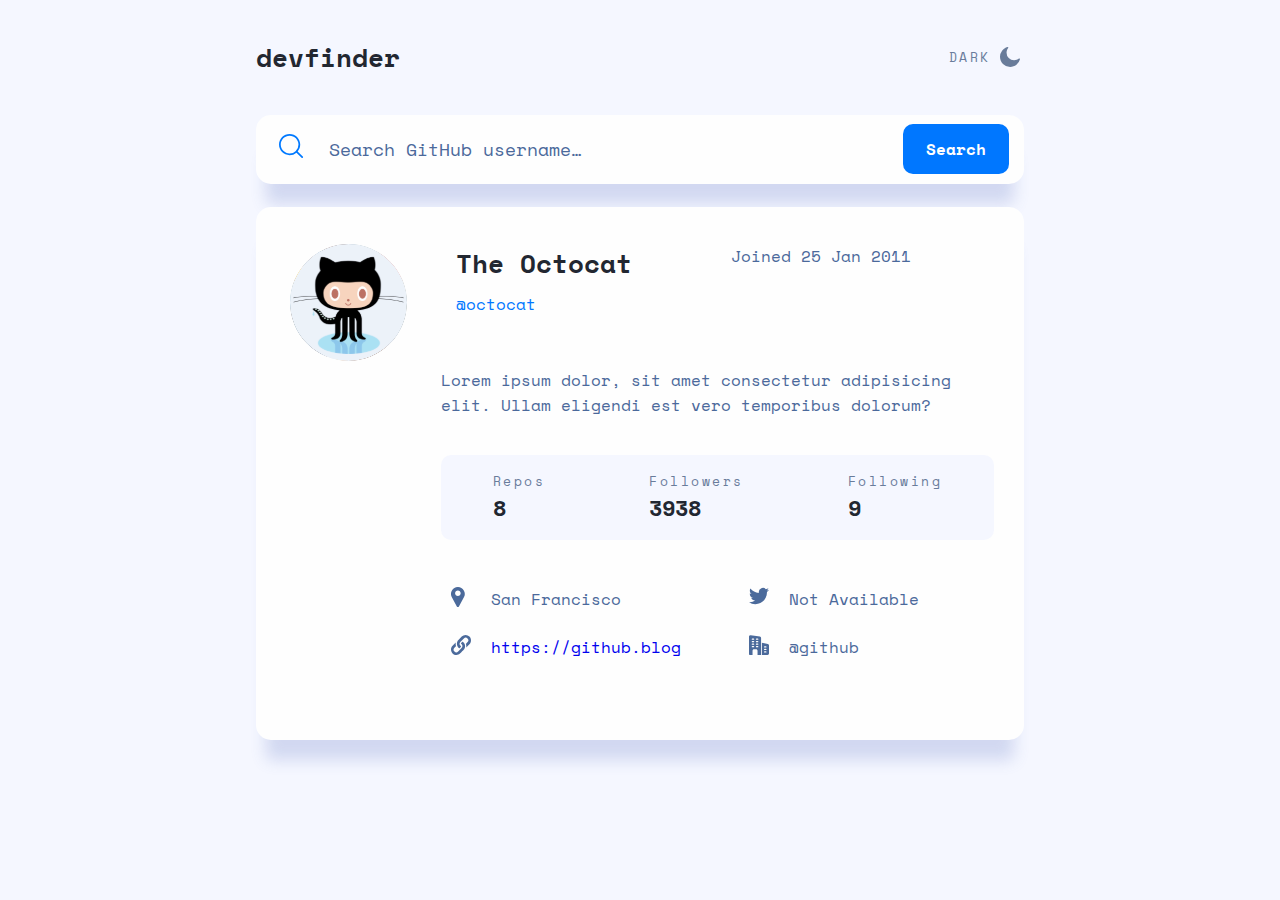
==== Defi 5 -github-user-search-app/index.html @ 854d0858 "add defi 5" ====
<!DOCTYPE html>
<html lang="en" data-theme="light">
<head>
  <meta charset="UTF-8">
  <meta name="viewport" content="width=device-width, initial-scale=1.0">
  <link rel="stylesheet" href="styles.css">
  <link rel="icon" type="image/png" sizes="32x32" href="./assets/favicon-32x32.png">
  
  <title>Frontend Mentor | GitHub user search app</title>
</head>
<body>
  <div id="globalContainer">
    <header>
      <h1 id="logo">devfinder</h1>
      <div id="moonSun">
        <h4>DARK</h4>
        <img src="assets/icon-moon.svg" alt="moon icon" id="moon">
      </div>
    </header>
    <section id="searchContainer">
      <div id="searchinput">
        <label for="search"><img src="assets/icon-search.svg" alt="search icon"></label>
        <input type="text" name="search" id="search" placeholder="Search GitHub username…">
      </div>
      <input type="button" value="Search" id="submit">
    </section>
    <section id="result">
      <div id="IDContainer">
        <div id="profilepPic"><img src="assets/Profilepicture.svg" alt="Profilepicture" id="pic"></div>
        <div id="flexContainer">
        <div id="identification">
          <h1 id="name">The Octocat</h1>
          <p id="id">@octocat</p>
        </div>
        <p id="join">Joined 25 Jan 2011</p>
      </div>
      </div>
      <p id="bio">Lorem ipsum dolor, sit amet consectetur adipisicing elit. Ullam eligendi est vero temporibus dolorum?</p>
      <div id="dataContainer">
        <div id="repoContainer" class="data">
          <h4>Repos</h4>
          <h2 id="repo">8</h2>
        </div>
        <div id="FollowersContainer" class="data">
          <h4>Followers</h4>
          <h2 id="followers">3938</h2>
        </div>
        <div id="FollowingContainet" class="data">
          <h4>Following</h4>
          <h2 id="following">9</h2>
        </div>
      </div>
      <div id="links">
        <div class="social" id="city">San Francisco</div>
        <div class="social" id="twit">Not Available</div>
        <div class="social " id="github"><a href="#">https://github.blog</a></div>
        <div class="social" id="job">@github</div>
      </div>
    </section>
    
  
  </div>

  <script src="index.js"></script>
</body>
</html>
---- Defi 5 -github-user-search-app/styles.css ----
@import url('https://fonts.googleapis.com/css2?family=Space+Mono:wght@400;700&display=swap');

/* General Root */

:root {
    --HeadingXL: bold 1.625rem 'Space Mono', monospace;
    --HeadingL: bold 1.375rem 'Space Mono', monospace;
    --HeadingM: 1rem 'Space Mono', monospace;
    --HeadingS: bold 0.813rem 'Space Mono', monospace;
    --body: 1rem 'Space Mono', monospace;

    --buttonBG: hsl(212, 100%, 50%);
    --buttonBGHover: #60abff;
}

html[data-theme="dark"] {
    --bodyBG: hsl(220, 40%, 13%);
    --bodyFontColor: hsl(0, 0%, 100%);
    --fontActive: hsl(0, 0%, 100%);
    --boxBG: hsl(222, 41%, 20%);
    --moonSun: hsl(0, 0%, 100%);
    --moonSunHover: brightness(0.85);

    --shadow: 0 0px 0px 0px #4660bb33;
}

html[data-theme="light"] {
    --bodyBG: hsl(227, 100%, 98%);
    --bodyFontColor: hsl(217, 35%, 45%);
    --fontActive: #222731;
    --boxBG: #fefefe;
    --moonSun: hsl(217, 20%, 51%);
    --moonSunHover: brightness(0);

    --shadow: 0 30px 16px -10px #4660bb33;
}

::placeholder {
    color: var(--bodyFontColor);
}

* {
    font: var(--body);
    line-height: 1.563rem;
    margin: 0;
}

body {
    margin: auto auto;
    min-height: 100vh;
    background-color: var(--bodyBG);
    color: var(--bodyFontColor);
    min-height: 100svh;
}

h1 {
    font: var(--HeadingXL);
    line-height: 2.375rem;
    color: var(--fontActive);
}

h2 {
    font: var(--HeadingL);
    line-height: 2.063rem;
    color: var(--fontActive);
}

h3 {
    font: var(--HeadingM);
    line-height: 1.5rem;
}

h4 {
    font: var(--HeadingS);
    line-height: 1.25rem;
    letter-spacing: 2.5px;
    color: var(--moonSun);
    font-weight: lighter;
}

a {
    text-decoration: none;
}

a:hover {
    text-decoration: underline;
}

a:visited {
    color: var(--bodyFontColor);
}

#globalContainer {
    width: 60%;
    margin: auto;
    padding-top: 3%;
    max-width: 850px;
}

header {
    display: flex;
    justify-content: space-between;
}

path {
    fill: var(--bodyFontColor);
}

/* search section */

#moonSun {
    display: flex;
    justify-content: space-around;
    align-items: center;
    width: 80px;
    cursor: pointer;
}

#moonSun:hover {
    filter: var(--moonSunHover);
}

#searchContainer {
    height: 69px;
    background: var(--boxBG);
    display: flex;
    justify-content: space-between;
    align-items: center;
    border-radius: 15px;
    box-shadow: var(--shadow);
    margin-top: 5%;
}

#searchinput {
    display: flex;
    width: 60%;
}

#searchinput label {
    margin: 0 5%;
}

#search {
    width: 100%;
    font-size: 1.125rem;
    border-style: none;
    background-color: #fefefe;
    background: var(--body);
    color: var(--bodyFontColor);
}


#search:focus {
    outline: var(--boxBG);
    background: var(--boxBG);
    color: var(--fontActive);
}

#submit {
    background-color: var(--buttonBG);
    font-weight: bold;
    font-size: 1rem;
    color: #fefefe;
    border-radius: 10px;
    border-style: none;
    height: 50px;
    width: 106px;
    margin: 0 2%;
}


#submit:hover {
    background-color: #60abff;
    cursor: pointer;
}

/* Section result */

#result {
    background: var(--boxBG);
    border-radius: 15px;
    margin: 3% auto;
    box-shadow: var(--shadow);
    display: flex;
    flex-direction: column;
    align-items: flex-end;
    padding-right: 30px;
}

#pic {
    width: 117px;
    border-radius: 50%;
}

#profilePic {
    margin-left: 5%;
}

#IDContainer {
    width: 100%;
    display: flex;
    justify-content: center;
    margin-top: 5%;
}


#flexContainer {
    width: 75%;
    display: flex;
    justify-content: space-around;
}

#bio {
    width: 75%;
}

#id {
    margin-top: 10px;
    color: var(--buttonBG);
}

#dataContainer {
    display: flex;
    width: 75%;
    height: 85px;
    background-color: var(--bodyBG);
    border-radius: 10px;
    justify-content: space-around;
    align-items: center;
    margin: 5% 0 5% 0;

}


/* links */

#links {
    width: 75%;
    display: grid;
    grid-template-columns: 1fr 1fr;
    grid-template-rows: 1fr 1fr;
    gap: 5% 8%;
    margin-bottom: 10%;
}

.social {
    font: var(--body);
    color: var --bodyFontColor;
    display: flex;
    margin: 10px;
}

.social::before {
    content: ' ';
    width: 20px;
    height: 20px;
    background-repeat: no-repeat;
    display: flex;
    margin-right: 20px;
}

#city::before {
    background-image: url(assets/icon-location.svg);
}

#twit::before {
    background-image: url(assets/icon-twitter.svg);
}

#github::before {
    background-image: url(assets/icon-website.svg);
}

#job::before {
    background-image: url(assets/icon-company.svg);
}


@media screen and (max-width:1024px) {
    #globalContainer {
        width: 80%;
    }

    #result {
        align-items: center;
        padding-right: 0px;
    }

    #flexContainer {
        width: 50%;
        flex-direction: column;
        margin-left: 50px;
    }

    #bio {
        margin-top: 5%;
        width: 90%;
    }

    #links {
        width: 90%;
    }

    #dataContainer {
        width: 90%;
    }

}

@media screen and (max-width:700px) {
    #links {
        display: inline;
    }

}

@media screen and (max-width:500px) {
    :root {
        --HeadingM: 1rem 'Space Mono', monospace;
    }

    #globalContainer {
        width: 95%;
    }

    #IDContainer {
        justify-content: space-around;
    }

    h4 {
        font-size: 0.688rem;
    }

    h2 {
        font-size: 1rem;
        text-align: center;
    }

    #profilepPic img {
        width: 70px;
    }

    #identification h1 {
        font-size: 1.2rem;
    }

    #id {
        margin-top: 0px;
        font-size: 0.863rem;
    }

    #join {
        font-size: 0.863rem;
    }

    #flexContainer {
        justify-content: flex-start;
        margin: 0;
    }

    #bio {
        font-size: 0.863rem;
    }
}
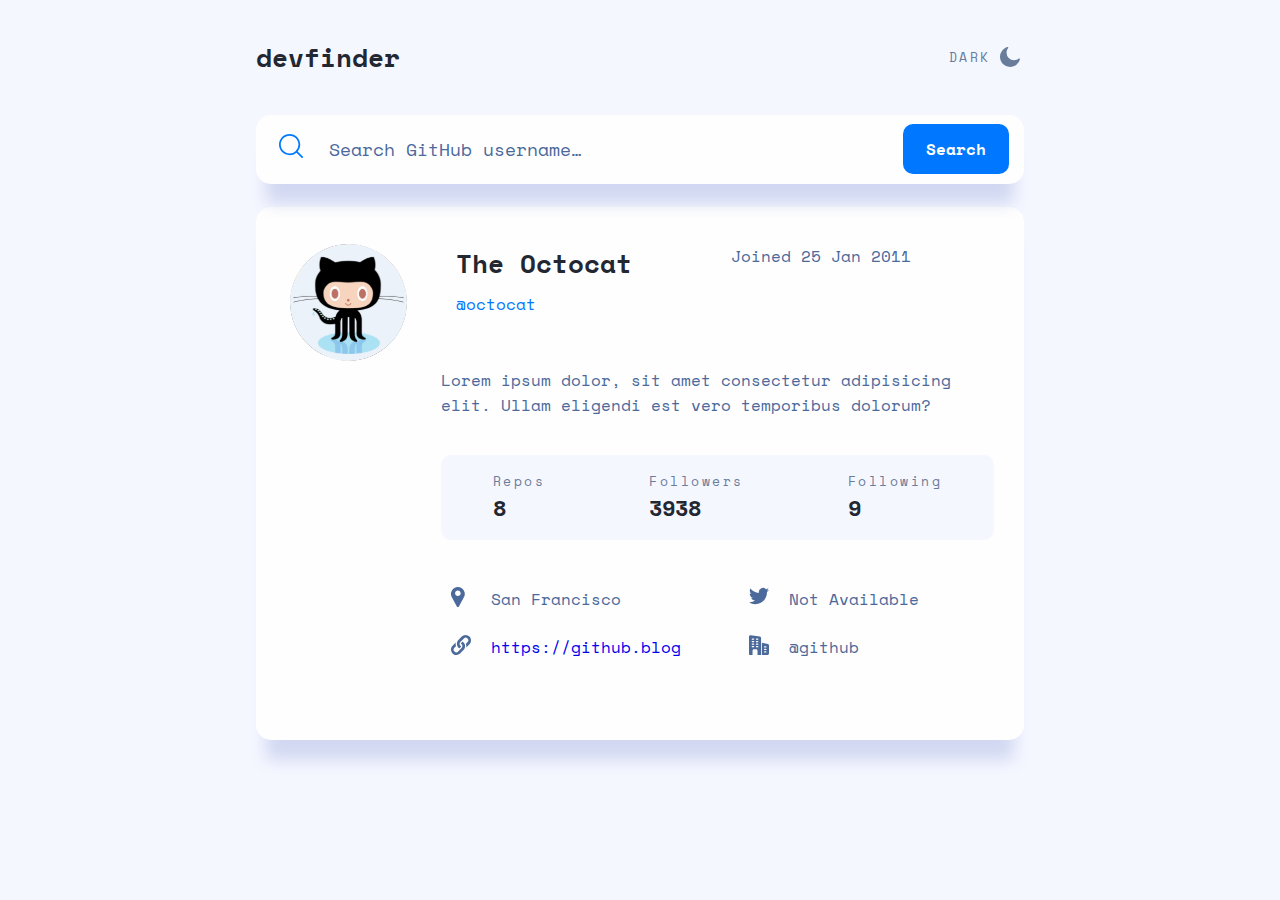
==== commit ac126d78: "add function" ====
--- a/Defi 5 -github-user-search-app/index.html
+++ b/Defi 5 -github-user-search-app/index.html
@@ -21,6 +21,7 @@
       <div id="searchinput">
         <label for="search"><img src="assets/icon-search.svg" alt="search icon"></label>
         <input type="text" name="search" id="search" placeholder="Search GitHub username…">
+        <span class="error-message">User not found</span>
       </div>
       <input type="button" value="Search" id="submit">
     </section>
--- a/Defi 5 -github-user-search-app/styles.css
+++ b/Defi 5 -github-user-search-app/styles.css
@@ -129,11 +129,21 @@
     border-radius: 15px;
     box-shadow: var(--shadow);
     margin-top: 5%;
+    position: relative;
 }
 
 #searchinput {
     display: flex;
     width: 60%;
+}
+
+.error-message {
+    display: none;
+    color: red;
+    position: absolute;
+    top: 45px;
+    left: 70px;
+    font-size: 0.7rem;
 }
 
 #searchinput label {
